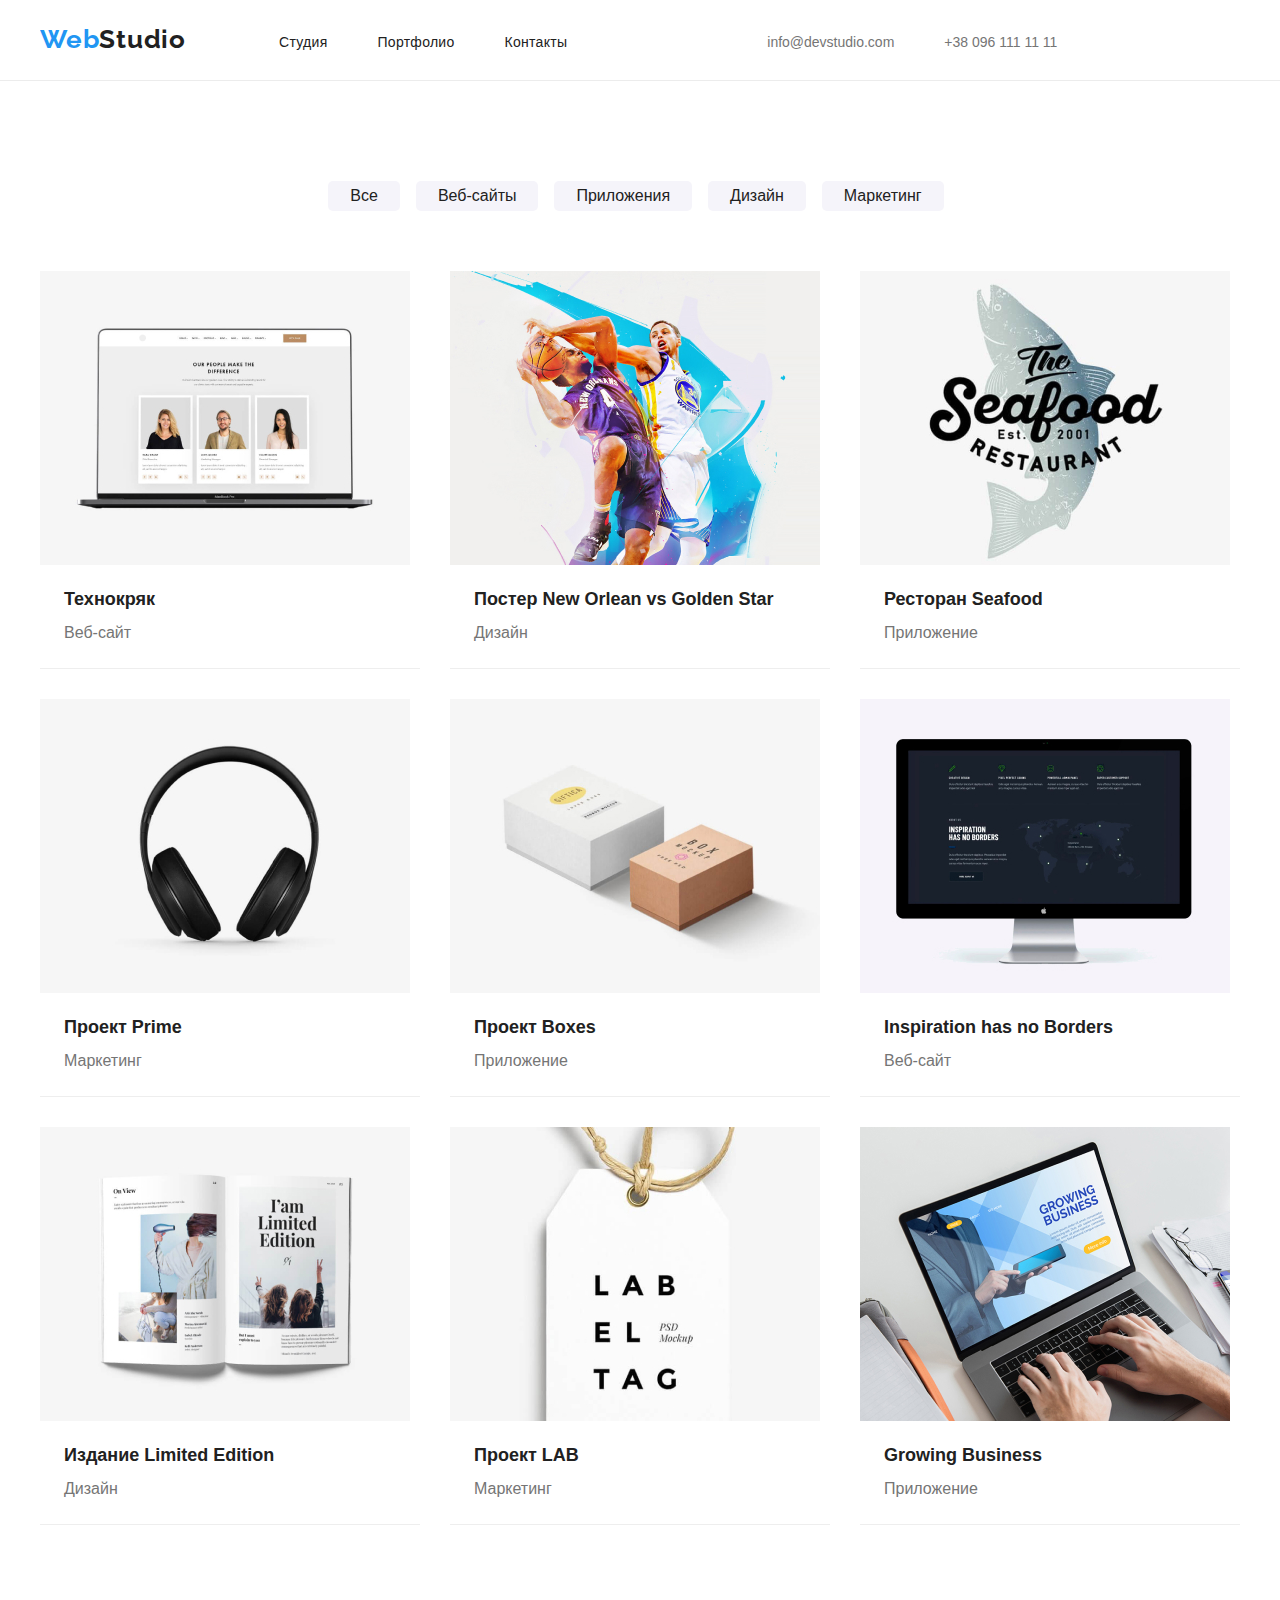
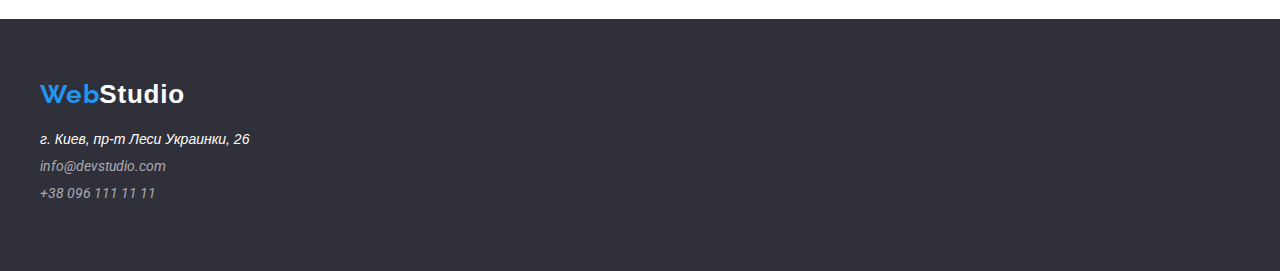
==== portfolio.html @ b13a8bb2 "new" ====
<!DOCTYPE html>
<html lang="en">
<head>
    <meta http-equiv="X-UA-Compatible" content="IE=edge">
    <meta name="viewport" content="width=device-width, initial-scale=1.0">
    <meta charset="UTF-8">

    <title>Portfolio</title>
    <link rel="stylesheet" href="css/portfolio.css">

    <link rel="preconnect" href="https://fonts.googleapis.com">
    <link rel="preconnect" href="https://fonts.gstatic.com" crossorigin>
    <link href="https://fonts.googleapis.com/css2?family=Oleo+Script:wght@400;700&family=Raleway:wght@400;700&family=Roboto:wght@400;700&display=swap" rel="stylesheet">

    <link rel="preconnect" href="https://fonts.googleapis.com">
    <link rel="preconnect" href="https://fonts.gstatic.com" crossorigin>
    <link href="https://fonts.googleapis.com/css2?family=Raleway:wght@400;700&family=Roboto:wght@400;700&display=swap" rel="stylesheet">

    <link rel="preconnect" href="https://fonts.googleapis.com">
    <link rel="preconnect" href="https://fonts.gstatic.com" crossorigin>
    <link href="https://fonts.googleapis.com/css2?family=Oleo+Script:wght@400;700&family=Raleway:wght@400;700&family=Roboto:wght@400;500;700&display=swap" rel="stylesheet">
</head>
<body>

<header>
    <div class="container">
        <div class="header_nav">
            <nav>
                <a class="header_logo" href=""><span class="web">Web</span><span class="studio">Studio</span></a>
                <ul class="header_contacts">
                    <li><a href="index.html">Студия</a></li>
                    <li><a href="">Портфолио</a></li>
                    <li><a href="">Контакты</a></li>
                </ul>
            </nav>
            <ul class="tel">
                <li><a href="mailto:info@devstudio.com">info@devstudio.com</a></li>
                <li><a href="tel:+380961111111">+38 096 111 11 11</a></li>
            </ul>
        </div>
    </div>
</header>

<main>
    <section class="section">
        <div class="container">
            <ul class="choice">
                <li><button type="button">Все</button></li>
                <li><button type="button">Веб-сайты</button></li>
                <li><button type="button">Приложения</button></li>
                <li><button type="button">Дизайн</button></li>
                <li><button type="button">Маркетинг</button></li>
            </ul>
            <ul class="card">
                <li>
                    <a href="">
                        <img src="img/portfolio/techno.jpg" alt="techno" width="370" >
                        <h2>Технокряк</h2>
                        <p class="it">Веб-сайт</p>
                    </a>
                </li>
                <li>
                    <a href="">
                        <img src="img/portfolio/poster.jpg" alt="poster" width="370" >
                        <h2>Постер New Orlean vs Golden Star</h2>
                        <p class="it">Дизайн</p>
                    </a>
                </li>
                <li>
                    <a href="">
                        <img src="img/portfolio/seafood.jpg" alt="seafood" width="370" >
                        <h2>Ресторан Seafood</h2>
                        <p class="it">Приложение</p>
                    </a>
                </li>
                <li>
                    <a href="">
                        <img src="img/portfolio/hand_free.jpg" alt="hands_free" width="370">
                        <h2>Проект Prime</h2>
                        <p class="it">Маркетинг</p>
                    </a>
                </li>
                <li>
                    <a href="">
                        <img src="img/portfolio/box.jpg" alt="box" width="370">
                        <h2>Проект Boxes</h2>
                        <p class="it">Приложение</p>
                    </a>
                </li>
                <li>
                    <a href="">
                        <img src="img/portfolio/desct.jpg" alt="desct" width="370">
                        <h2>Inspiration has no Borders</h2>
                        <p class="it">Веб-сайт</p>
                    </a>
                </li>
                <li>
                    <a href="">
                        <img src="img/portfolio/book.jpg" alt="book">
                        <h2>Издание Limited Edition</h2>
                        <p class="it">Дизайн</p>
                    </a>
                </li>
                <li>
                    <a href="">
                        <img src="img/portfolio/ticket.jpg" alt="ticket">
                        <h2>Проект LAB</h2>
                        <p class="it">Маркетинг</p>
                    </a>
                </li>
                <li>
                    <a href="">
                        <img src="img/portfolio/notebook.jpg" alt="notebook">
                        <h2>Growing Business</h2>
                        <p class="it">Приложение</p>
                    </a>
                </li>
            </ul>
        </div>
    </section>
</main>

<footer>
    <div class="container">
        <a class="footer_logo" href=""><span class="web">Web</span><span class="footer_studio">Studio</span></a>
        <address>
            <ul >
                <li><a  href="" class="town">г. Киев, пр-т Леси Украинки, 26</a></li>
                <li><a class="footer_tel" href="mailto:info@devstudio.com">info@devstudio.com</a></li>
                <li><a class="footer_tel" href="tel:+380961111111">+38 096 111 11 11</a></li>
            </ul>
        </address>
    </div>
</footer>

</body>
</html>
---- css/portfolio.css ----
body,p,ul,h1,h2,h3,h4,h5,h6,button{margin: 0 auto;padding: 0}
li {list-style: none;}
a{text-decoration: none;}



.container {
    width: 1200px;
    margin: 0 auto;
}

p {
    color: #757575;
}

@font-face {
    font-family: 'Roboto-Regular';
}

@font-face {
    font-family: 'Raleway';
}

@font-face {
    font-family: 'Oleo Script';
}

header {
    height: 80px;
    width: 100%;
    background: #fff;
    border-bottom: 1px solid #ECECEC;
}



.header_logo {
    float: left;
    margin: 24px 0 25px;
    text-decoration: none;
}

.web {
    font-size: 26px;
    font-weight: 700;
    color: #2196F3;
    letter-spacing: 0.03em;
    font-family: 'Raleway',Arial,sans-serif;
}
.studio {
    font-family: "Raleway",Arial, sans-serif;
    font-size: 26px;
    font-weight: bold;
    letter-spacing: 0.03em;
    color: #212121;
}

.header_nav {
    display: inline-block;
    overflow: hidden;
}

.header_contacts{
    display: flex;
    gap: 50px;
}

.header_contacts {
    float: right;
    margin: 33px 0 25px 93px;
}

.header_nav {
    display: flex;
    margin-right: 50px;

}


.header_contacts li a {
    text-decoration: none;
    font-family: 'Roboto-Regular',Arial,sans-serif;
    font-weight: 500;
    font-size: 14px;
    color: #212121;
    letter-spacing: 0.02em;
}

.header_contacts li a:hover{
    color: #2196F3;
    transition: 7ms;
}

.header_contacts a:focus{
    color: #2196F3;
    transition: 7ms;
    outline: none;
}

.tel {
    display: flex;
    gap: 50px;
    margin: 33px 0 24px 200px;
    float: right;
}

.tel a {
    text-decoration: none;
    color: #757575;
    font-size: 14px;
    font-family: 'Roboto-Regular',Arial,sans-serif;
    font-weight: 500;
}

.tel a:hover{
    color: #2196F3;
    transition: 7ms;
}

.tel a:focus{
    color: #2196F3;
    transition: 7ms;
    outline: none;
}


/*=================main==================*/

main {
    padding: 100px 0 94px;
}

.choice {
    display: flex;
    justify-content: center;
    gap: 8px;
}


.choice  button {
    border: none;
    margin-right: 8px;
    padding: 6px 22px;
    color: #212121;
    font-size: 16px;
    background: #F5F4FA;
    border-radius: 5px;
    font-family: 'Roboto-Regular',Arial,sans-serif;
    cursor: pointer;
}

    .choice button:hover {
        color: white;
        background: #2196F3;
        transition: 0.2s;

    }
    .choice button:focus {
        color: white;
        background: #2196F3;
        transition: 0.2s;
        outline: none;
    }


.card {
    padding: 60px 0 0 0;
    display: grid;
    grid-template-columns: repeat(3,1fr);
    grid-template-rows: repeat(3,1fr);
    grid-gap: 30px;
}

.card li {
    border-bottom: 1px solid #EEEEEE;
}

h2 {
    font-family: 'Roboto-Regular',Arial,sans-serif;
    font-size: 18px;
    font-weight: 700;
    padding: 20px 0 4px 24px ;
    color: #212121;

}

.it {
    font-family: 'Roboto-Regular',Arial,sans-serif;
    padding: 4px 24px 20px;
    font-size: 16px;
    color: #757575;
    line-height: 30px;
}

/*==========footer================*/

footer {
    background: #2F303A;
    padding: 60px 0 60px;
}

.footer_studio {
    color: white;
    font-family: 'Raleway-Regular',Arial,sans-serif;
    font-size: 26px;
    font-weight: bold;
    letter-spacing: 0.03em;
}

.footer_logo {
    text-decoration: none;
}

address {
    padding-top: 20px;
}
address li {
    padding-bottom: 9px;
}

address li a{
    font-family: 'Roboto',Arial,sans-serif;
    font-weight: 400;
    font-size: 14px;
}

.town {
    font-family: 'Roboto-Regular',Arial,sans-serif;
    font-size: 14px;
    color: white;
}


.footer_tel {
    color: rgba(255, 255, 255, 0.6);
    transition: 7ms;
}
.footer_tel:hover{
    color: white;
    transition: 7ms;
    outline: none;
}
.footer_tel:focus{
    color: white;
    transition: 7ms;
    outline: none;
}
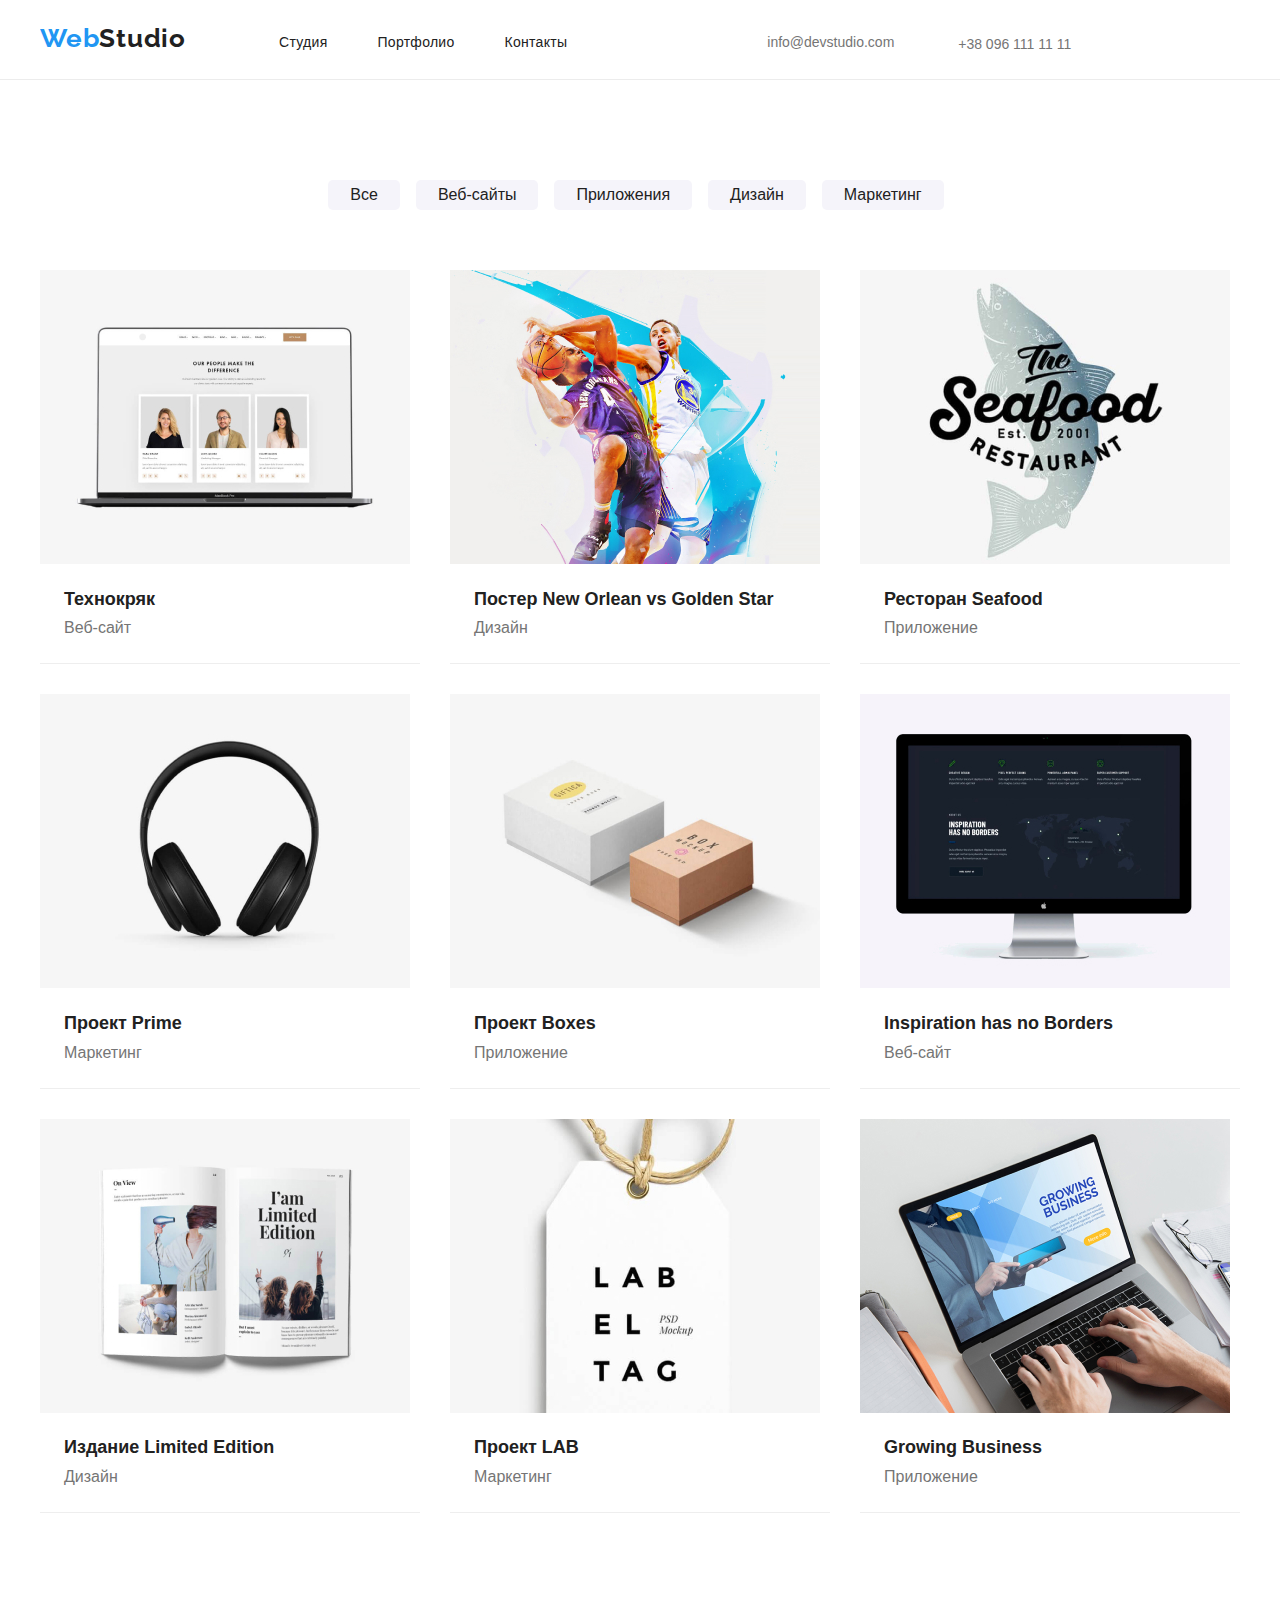
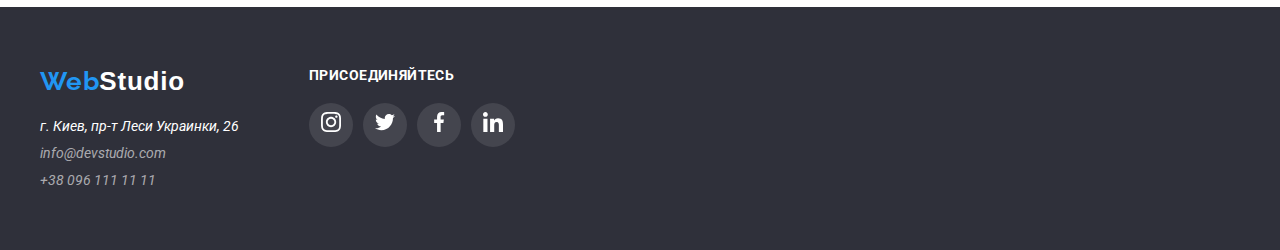
==== commit 748bf3c6: "new" ====
--- a/portfolio.html
+++ b/portfolio.html
@@ -10,17 +10,16 @@
 
     <link rel="preconnect" href="https://fonts.googleapis.com">
     <link rel="preconnect" href="https://fonts.gstatic.com" crossorigin>
-    <link href="https://fonts.googleapis.com/css2?family=Oleo+Script:wght@400;700&family=Raleway:wght@400;700&family=Roboto:wght@400;700&display=swap" rel="stylesheet">
+    <link href="https://fonts.googleapis.com/css2?family=Oleo+Script:wght@400;700&family=Raleway:wght@400;700&family=Roboto:wght@400;500;700&display=swap" rel="stylesheet">
 
-    <link rel="preconnect" href="https://fonts.googleapis.com">
-    <link rel="preconnect" href="https://fonts.gstatic.com" crossorigin>
-    <link href="https://fonts.googleapis.com/css2?family=Raleway:wght@400;700&family=Roboto:wght@400;700&display=swap" rel="stylesheet">
+    <link rel="stylesheet" href="https://cdnjs.cloudflare.com/ajax/libs/modern-normalize/1.1.0/modern-normalize.min.css">
 
-    <link rel="preconnect" href="https://fonts.googleapis.com">
-    <link rel="preconnect" href="https://fonts.gstatic.com" crossorigin>
-    <link href="https://fonts.googleapis.com/css2?family=Oleo+Script:wght@400;700&family=Raleway:wght@400;700&family=Roboto:wght@400;500;700&display=swap" rel="stylesheet">
 </head>
 <body>
+
+
+
+</div>
 
 <header>
     <div class="container">
@@ -29,13 +28,17 @@
                 <a class="header_logo" href=""><span class="web">Web</span><span class="studio">Studio</span></a>
                 <ul class="header_contacts">
                     <li><a href="index.html">Студия</a></li>
-                    <li><a href="">Портфолио</a></li>
+                    <li><a class="portfolio_link" href="">Портфолио</a></li>
                     <li><a href="">Контакты</a></li>
                 </ul>
             </nav>
             <ul class="tel">
-                <li><a href="mailto:info@devstudio.com">info@devstudio.com</a></li>
-                <li><a href="tel:+380961111111">+38 096 111 11 11</a></li>
+                <li>
+                    <a class="mail" href="mailto:info@devstudio.com">info@devstudio.com</a>
+                </li>
+                <li>
+                    <a class="tel_tel"  href="tel:+380961111111"><svg class="tel_svg" width="10" height="16"></svg> +38 096 111 11 11</a>
+                </li>
             </ul>
         </div>
     </div>
@@ -53,66 +56,88 @@
             </ul>
             <ul class="card">
                 <li>
-                    <a href="">
-                        <img src="img/portfolio/techno.jpg" alt="techno" width="370" >
-                        <h2>Технокряк</h2>
-                        <p class="it">Веб-сайт</p>
+                    <a class="card_link" href="">
+                        <img src="img/portfolio/techno.jpg" alt="techno" width="370">
+                        <div class="card_text">
+                            <h2 class="card_name">Технокряк</h2>
+                            <p class="it">Веб-сайт</p>
+                        </div>
                     </a>
                 </li>
                 <li>
-                    <a href="">
-                        <img src="img/portfolio/poster.jpg" alt="poster" width="370" >
-                        <h2>Постер New Orlean vs Golden Star</h2>
-                        <p class="it">Дизайн</p>
+                    <a class="card_link" href="">
+                        <img src="img/portfolio/poster.jpg" alt="poster" width="370">
+                        <div class="card_text">
+                            <h2 class="card_name">Постер New Orlean vs Golden Star</h2>
+                            <p class="it">Дизайн</p>
+                        </div>
                     </a>
                 </li>
                 <li>
-                    <a href="">
-                        <img src="img/portfolio/seafood.jpg" alt="seafood" width="370" >
-                        <h2>Ресторан Seafood</h2>
-                        <p class="it">Приложение</p>
+                    <a class="card_link" href="">
+                        <img src="img/portfolio/seafood.jpg" alt="seafood" width="370">
+                        <div class="card_text">
+                            <h2 class="card_name">Ресторан Seafood</h2>
+                            <p class="it">Приложение</p>
+                        </div>
                     </a>
                 </li>
                 <li>
-                    <a href="">
+                    <a class="card_link" href="">
                         <img src="img/portfolio/hand_free.jpg" alt="hands_free" width="370">
-                        <h2>Проект Prime</h2>
-                        <p class="it">Маркетинг</p>
+                        <div class="card_text">
+                            <h2 class="card_name">Проект Prime</h2>
+                            <p class="it">Маркетинг</p>
+                        </div>
                     </a>
                 </li>
                 <li>
-                    <a href="">
+                    <a class="card_link" href="">
                         <img src="img/portfolio/box.jpg" alt="box" width="370">
-                        <h2>Проект Boxes</h2>
-                        <p class="it">Приложение</p>
+                        <div class="card_text">
+                            <h2 class="card_name">Проект Boxes</h2>
+                            <p class="it">Приложение</p>
+                        </div>
+
                     </a>
                 </li>
                 <li>
-                    <a href="">
+                    <a class="card_link" href="">
                         <img src="img/portfolio/desct.jpg" alt="desct" width="370">
-                        <h2>Inspiration has no Borders</h2>
-                        <p class="it">Веб-сайт</p>
+                        <div class="card_text">
+                            <h2 class="card_name">Inspiration has no Borders</h2>
+                            <p class="it">Веб-сайт</p>
+                        </div>
+
                     </a>
                 </li>
                 <li>
-                    <a href="">
+                    <a class="card_link" href="">
                         <img src="img/portfolio/book.jpg" alt="book">
-                        <h2>Издание Limited Edition</h2>
-                        <p class="it">Дизайн</p>
+                        <div class="card_text">
+                            <h2 class="card_name">Издание Limited Edition</h2>
+                            <p class="it">Дизайн</p>
+                        </div>
+
                     </a>
                 </li>
                 <li>
-                    <a href="">
+                    <a class="card_link" href="">
                         <img src="img/portfolio/ticket.jpg" alt="ticket">
-                        <h2>Проект LAB</h2>
-                        <p class="it">Маркетинг</p>
+                        <div class="card_text">
+                            <h2 class="card_name">Проект LAB</h2>
+                            <p class="it">Маркетинг</p>
+                        </div>
+
                     </a>
                 </li>
                 <li>
-                    <a href="">
+                    <a class="card_link" href="">
                         <img src="img/portfolio/notebook.jpg" alt="notebook">
-                        <h2>Growing Business</h2>
-                        <p class="it">Приложение</p>
+                        <div class="card_text">
+                            <h2 class="card_name">Growing Business</h2>
+                            <p class="it">Приложение</p>
+                        </div>
                     </a>
                 </li>
             </ul>
@@ -120,16 +145,46 @@
     </section>
 </main>
 
-<footer>
+<footer id="footer">
     <div class="container">
-        <a class="footer_logo" href=""><span class="web">Web</span><span class="footer_studio">Studio</span></a>
-        <address>
-            <ul >
-                <li><a  href="" class="town">г. Киев, пр-т Леси Украинки, 26</a></li>
-                <li><a class="footer_tel" href="mailto:info@devstudio.com">info@devstudio.com</a></li>
-                <li><a class="footer_tel" href="tel:+380961111111">+38 096 111 11 11</a></li>
-            </ul>
-        </address>
+        <div class="footer_ul">
+            <div class="first_ul">
+                <a class="footer_logo" href=""><span class="web">Web</span><span class="footer_studio">Studio</span></a>
+                <address>
+                    <ul>
+                        <li><a href="" class="town">г. Киев, пр-т Леси Украинки, 26</a></li>
+                        <li><a class="footer_tel" href="mailto:info@devstudio.com" >info@devstudio.com</a></li>
+                        <li><a class="footer_tel" href="tel:+380961111111" >+38 096 111 11 11</a></li>
+                    </ul>
+                </address>
+            </div>
+            <div class="second_ul">
+                <p class="footer_name">Присоединяйтесь</p>
+                <ul class="footer_networks">
+                    <li><button class="button_footer">
+                        <svg class="footer_svg" width="20" height="20">
+                            <use  href="img/icons/symbol-defs.svg#icon-instagram"></use>
+                        </svg>
+                    </button></li>
+                    <li><button class="button_footer">
+                        <svg class="footer_svg" width="20" height="20">
+                            <use  href="img/icons/symbol-defs.svg#icon-twitter-1"></use>
+                        </svg>
+                    </button></li>
+                    <li><button class="button_footer">
+                        <svg class="footer_svg" width="20" height="20">
+                            <use  href="img/icons/symbol-defs.svg#icon-facebook"></use>
+                        </svg>
+                    </button></li>
+                    <li><button class="button_footer">
+                        <svg class="footer_svg" width="20" height="20">
+                            <use  href="img/icons/symbol-defs.svg#icon-linkedin"></use>
+                        </svg>
+                    </button></li>
+                </ul>
+                </ul>
+            </div>
+        </div>
     </div>
 </footer>
 
--- a/css/portfolio.css
+++ b/css/portfolio.css
@@ -1,7 +1,9 @@
 body,p,ul,h1,h2,h3,h4,h5,h6,button{margin: 0 auto;padding: 0}
 li {list-style: none;}
 a{text-decoration: none;}
-
+*,*::before,*::after{
+    box-sizing: inherit;
+}
 
 
 .container {
@@ -86,12 +88,13 @@
     letter-spacing: 0.02em;
 }
 
-.header_contacts li a:hover{
+.header_contacts li a:hover {
     color: #2196F3;
     transition: 7ms;
-}
-
-.header_contacts a:focus{
+
+}
+
+.portfolio_link:focus{
     color: #2196F3;
     transition: 7ms;
     outline: none;
@@ -112,17 +115,11 @@
     font-weight: 500;
 }
 
-.tel a:hover{
+.tel a:hover,
+.tel a:focus {
     color: #2196F3;
     transition: 7ms;
 }
-
-.tel a:focus{
-    color: #2196F3;
-    transition: 7ms;
-    outline: none;
-}
-
 
 /*=================main==================*/
 
@@ -149,18 +146,20 @@
     cursor: pointer;
 }
 
-    .choice button:hover {
-        color: white;
-        background: #2196F3;
-        transition: 0.2s;
-
-    }
-    .choice button:focus {
-        color: white;
-        background: #2196F3;
-        transition: 0.2s;
-        outline: none;
-    }
+
+.choice button:hover {
+    color: white;
+    background: #2196F3;
+    transition: 0.2s;
+    box-shadow: 0 0 4px lightgrey;
+}
+.choice button:focus {
+    color: white;
+    background: #2196F3;
+    transition: 0.2s;
+    outline: none;
+    box-shadow: 0 0 4px lightgrey;
+}
 
 
 .card {
@@ -175,18 +174,28 @@
     border-bottom: 1px solid #EEEEEE;
 }
 
+.card li:hover {
+    box-shadow: 0 0 7px lightgrey;
+    transition: 0.5s;
+}
+
+.card li:focus {
+    box-shadow: 0 0 7px lightgrey;
+    transition: 0.5s;
+}
+
 h2 {
     font-family: 'Roboto-Regular',Arial,sans-serif;
     font-size: 18px;
     font-weight: 700;
-    padding: 20px 0 4px 24px ;
+    margin: 20px 0 4px 24px ;
     color: #212121;
 
 }
 
 .it {
     font-family: 'Roboto-Regular',Arial,sans-serif;
-    padding: 4px 24px 20px;
+    margin: 4px 24px 20px;
     font-size: 16px;
     color: #757575;
     line-height: 30px;
@@ -211,13 +220,15 @@
     text-decoration: none;
 }
 
-address {
-    padding-top: 20px;
+address ul{
+    margin-top: 20px;
+    display: flex;
+    flex-direction: column;
+    gap: 9px;
 }
 address li {
-    padding-bottom: 9px;
-}
-
+
+}
 address li a{
     font-family: 'Roboto',Arial,sans-serif;
     font-weight: 400;
@@ -225,16 +236,16 @@
 }
 
 .town {
-    font-family: 'Roboto-Regular',Arial,sans-serif;
-    font-size: 14px;
-    color: white;
-}
-
+    font-family: 'Roboto',Arial,sans-serif;
+    font-size: 14px;
+    color: white;
+}
 
 .footer_tel {
     color: rgba(255, 255, 255, 0.6);
     transition: 7ms;
 }
+
 .footer_tel:hover{
     color: white;
     transition: 7ms;
@@ -246,16 +257,59 @@
     outline: none;
 }
 
-
-
-
-
-
-
-
-
-
-
-
-
-
+.footer_ul {
+    display: flex;
+}
+
+.second_ul {
+    margin-left: 70px;
+}
+
+.footer_name {
+    padding-bottom: 20px;
+    font-family: 'Roboto',Arial,sans-serif;
+    font-weight: bold;
+    font-size: 14px;
+    line-height: 16px;
+    letter-spacing: 0.03em;
+    text-transform: uppercase;
+
+    color: #FFFFFF;
+}
+
+.footer_networks {
+    display: flex;
+    justify-content: space-between;
+    gap: 10px;
+}
+
+.footer_svg {
+    fill: #FFFFFF;
+}
+
+.button_footer {
+    background: rgba(255, 255, 255, 0.1);
+    width: 44px;
+    height: 44px;
+    border-radius: 50%;
+    border: none;
+}
+
+.button_footer:hover,
+.button_footer:focus{
+    background: #2196F3;
+    transition: 0.3s;
+}
+
+
+
+
+
+
+
+
+
+
+
+
+
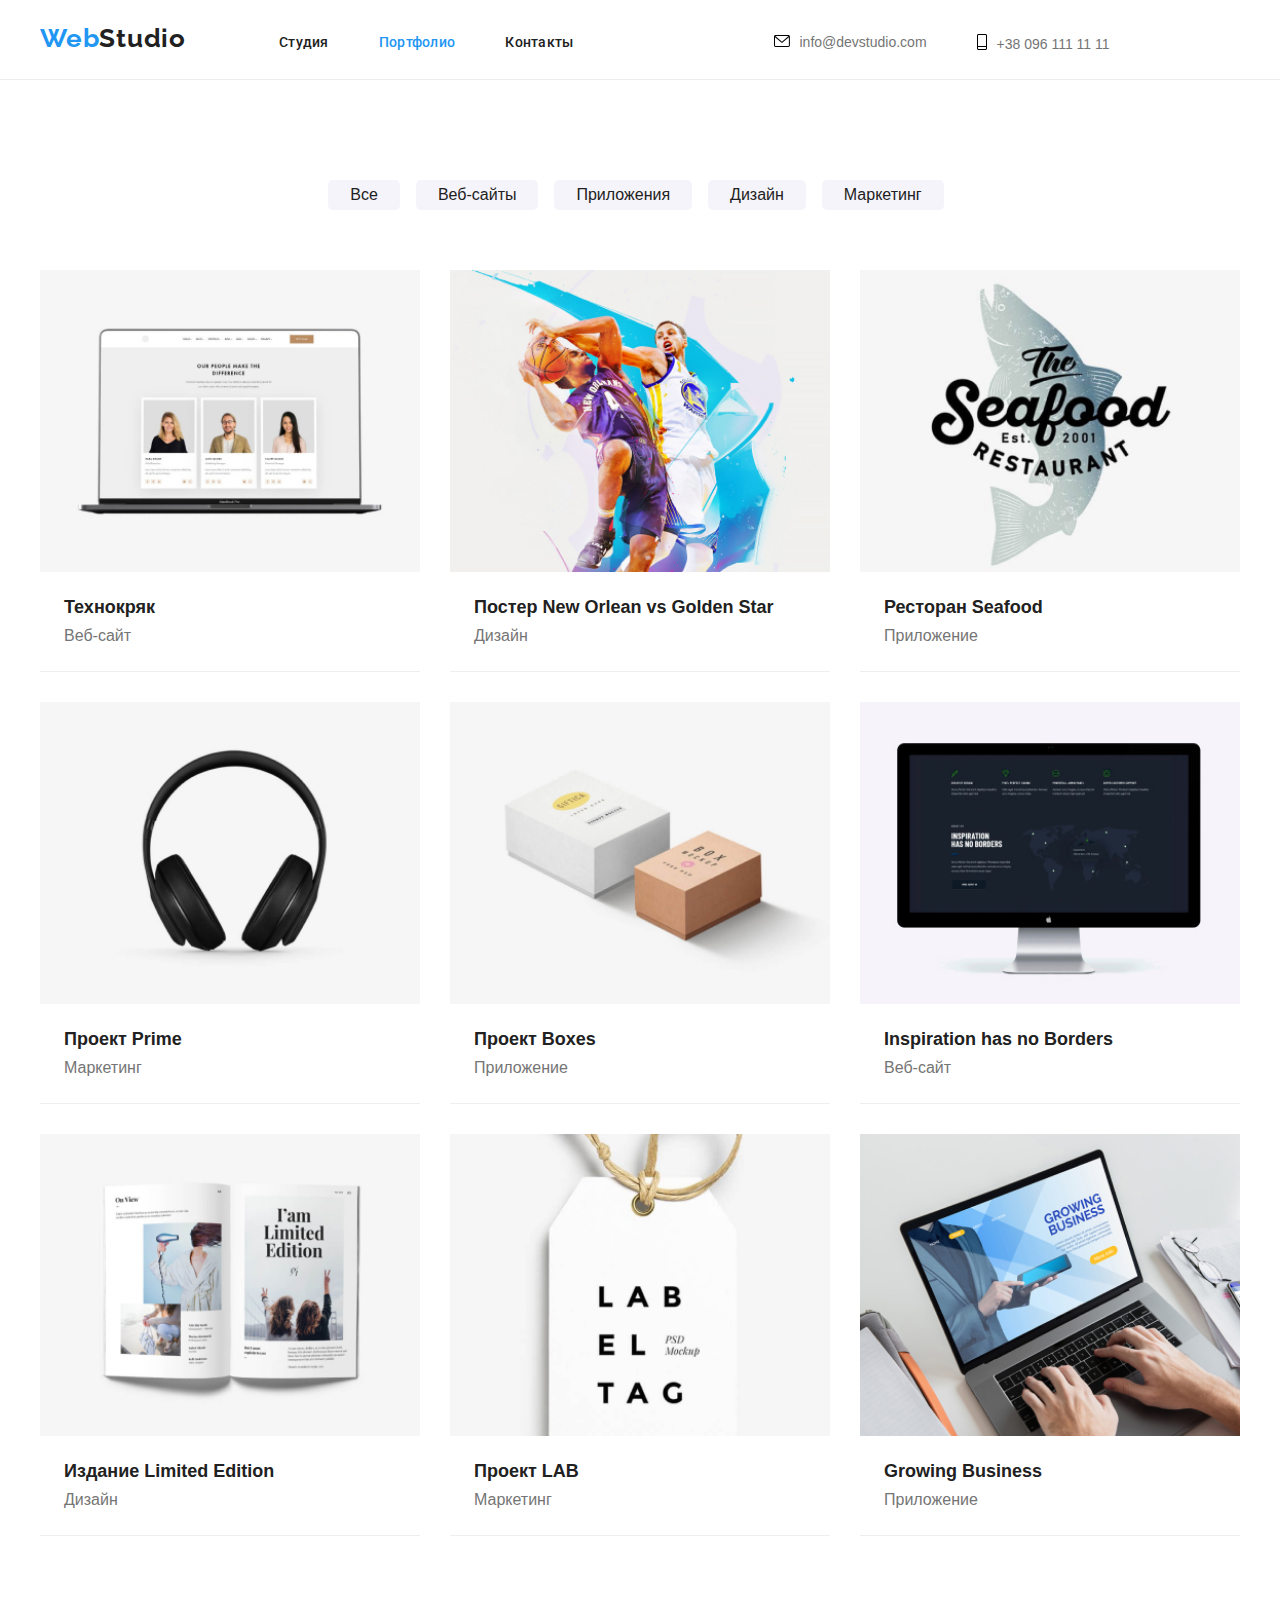
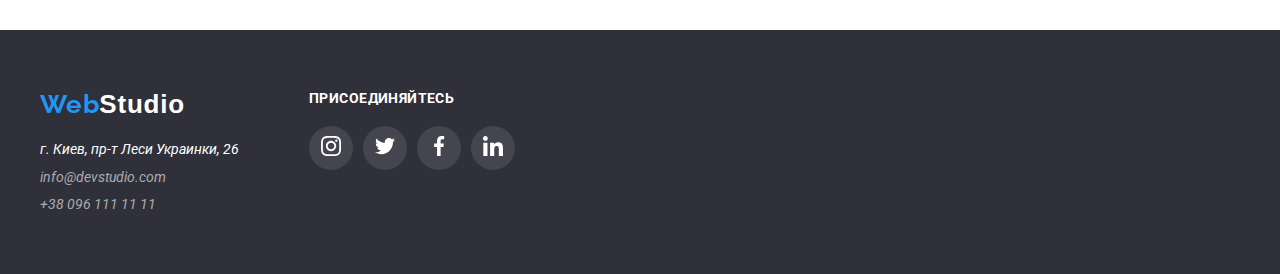
==== commit 1c04338a: "new" ====
--- a/portfolio.html
+++ b/portfolio.html
@@ -33,11 +33,15 @@
                 </ul>
             </nav>
             <ul class="tel">
-                <li>
-                    <a class="mail" href="mailto:info@devstudio.com">info@devstudio.com</a>
+                <li class="li_hover">
+                    <a class="mail" href="mailto:info@devstudio.com"><svg class="svg_mail" width="16" height="12">
+                        <use href="img/icons/symbol-defs.svg#icon-mail"></use>
+                    </svg>info@devstudio.com</a>
                 </li>
-                <li>
-                    <a class="tel_tel"  href="tel:+380961111111"><svg class="tel_svg" width="10" height="16"></svg> +38 096 111 11 11</a>
+                <li class="li_hover">
+                    <a class="tel_tel"  href="tel:+380961111111"><svg class="svg_tel" width="10" height="16">
+                        <use href="img/icons/symbol-defs.svg#icon-tel"></use>
+                    </svg>+38 096 111 11 11</a>
                 </li>
             </ul>
         </div>
@@ -57,7 +61,7 @@
             <ul class="card">
                 <li>
                     <a class="card_link" href="">
-                        <img src="img/portfolio/techno.jpg" alt="techno" width="370">
+                        <img class="card_img" src="img/portfolio/techno.jpg" alt="techno" width="370">
                         <div class="card_text">
                             <h2 class="card_name">Технокряк</h2>
                             <p class="it">Веб-сайт</p>
@@ -66,7 +70,7 @@
                 </li>
                 <li>
                     <a class="card_link" href="">
-                        <img src="img/portfolio/poster.jpg" alt="poster" width="370">
+                        <img class="card_img" src="img/portfolio/poster.jpg" alt="poster" width="370">
                         <div class="card_text">
                             <h2 class="card_name">Постер New Orlean vs Golden Star</h2>
                             <p class="it">Дизайн</p>
@@ -75,7 +79,7 @@
                 </li>
                 <li>
                     <a class="card_link" href="">
-                        <img src="img/portfolio/seafood.jpg" alt="seafood" width="370">
+                        <img class="card_img" src="img/portfolio/seafood.jpg" alt="seafood" width="370">
                         <div class="card_text">
                             <h2 class="card_name">Ресторан Seafood</h2>
                             <p class="it">Приложение</p>
@@ -84,7 +88,7 @@
                 </li>
                 <li>
                     <a class="card_link" href="">
-                        <img src="img/portfolio/hand_free.jpg" alt="hands_free" width="370">
+                        <img  class="card_img" src="img/portfolio/hand_free.jpg" alt="hands_free" width="370">
                         <div class="card_text">
                             <h2 class="card_name">Проект Prime</h2>
                             <p class="it">Маркетинг</p>
@@ -93,7 +97,7 @@
                 </li>
                 <li>
                     <a class="card_link" href="">
-                        <img src="img/portfolio/box.jpg" alt="box" width="370">
+                        <img class="card_img" src="img/portfolio/box.jpg" alt="box" width="370">
                         <div class="card_text">
                             <h2 class="card_name">Проект Boxes</h2>
                             <p class="it">Приложение</p>
@@ -103,7 +107,7 @@
                 </li>
                 <li>
                     <a class="card_link" href="">
-                        <img src="img/portfolio/desct.jpg" alt="desct" width="370">
+                        <img class="card_img" src="img/portfolio/desct.jpg" alt="desct" width="370">
                         <div class="card_text">
                             <h2 class="card_name">Inspiration has no Borders</h2>
                             <p class="it">Веб-сайт</p>
@@ -113,7 +117,7 @@
                 </li>
                 <li>
                     <a class="card_link" href="">
-                        <img src="img/portfolio/book.jpg" alt="book">
+                        <img class="card_img" src="img/portfolio/book.jpg" alt="book">
                         <div class="card_text">
                             <h2 class="card_name">Издание Limited Edition</h2>
                             <p class="it">Дизайн</p>
@@ -123,7 +127,7 @@
                 </li>
                 <li>
                     <a class="card_link" href="">
-                        <img src="img/portfolio/ticket.jpg" alt="ticket">
+                        <img class="card_img" src="img/portfolio/ticket.jpg" alt="ticket">
                         <div class="card_text">
                             <h2 class="card_name">Проект LAB</h2>
                             <p class="it">Маркетинг</p>
@@ -133,7 +137,7 @@
                 </li>
                 <li>
                     <a class="card_link" href="">
-                        <img src="img/portfolio/notebook.jpg" alt="notebook">
+                        <img class="card_img" src="img/portfolio/notebook.jpg" alt="notebook">
                         <div class="card_text">
                             <h2 class="card_name">Growing Business</h2>
                             <p class="it">Приложение</p>
--- a/css/portfolio.css
+++ b/css/portfolio.css
@@ -80,8 +80,9 @@
 
 
 .header_contacts li a {
+    padding: 20px 0 20px;
     text-decoration: none;
-    font-family: 'Roboto-Regular',Arial,sans-serif;
+    font-family: 'Roboto',Arial,sans-serif;
     font-weight: 500;
     font-size: 14px;
     color: #212121;
@@ -115,11 +116,37 @@
     font-weight: 500;
 }
 
+.portfolio_link:visited{
+    color: #2196F3;
+}
+
 .tel a:hover,
 .tel a:focus {
     color: #2196F3;
     transition: 7ms;
 }
+
+.li_hover:hover,
+.li_hover:focus,
+.tel_tel:hover,
+.tel_tel:focus,
+.mail:hover,
+.mail:focus{
+    color: #2196F3;
+    transition: 7ms;
+    fill: #2196F3;
+}
+.svg_tel{
+    position: relative;
+    top: 1px;
+}
+
+.svg_tel,
+.svg_mail {
+    margin-right: 10px;
+}
+
+
 
 /*=================main==================*/
 
@@ -173,16 +200,16 @@
 .card li {
     border-bottom: 1px solid #EEEEEE;
 }
-
-.card li:hover {
+.card_img {
+    width: 100%;
+}
+
+.card li:hover,
+.card li:focus{
     box-shadow: 0 0 7px lightgrey;
     transition: 0.5s;
 }
 
-.card li:focus {
-    box-shadow: 0 0 7px lightgrey;
-    transition: 0.5s;
-}
 
 h2 {
     font-family: 'Roboto-Regular',Arial,sans-serif;
@@ -299,17 +326,18 @@
 .button_footer:focus{
     background: #2196F3;
     transition: 0.3s;
-}
-
-
-
-
-
-
-
-
-
-
-
-
-
+    border: none;
+}
+
+
+
+
+
+
+
+
+
+
+
+
+
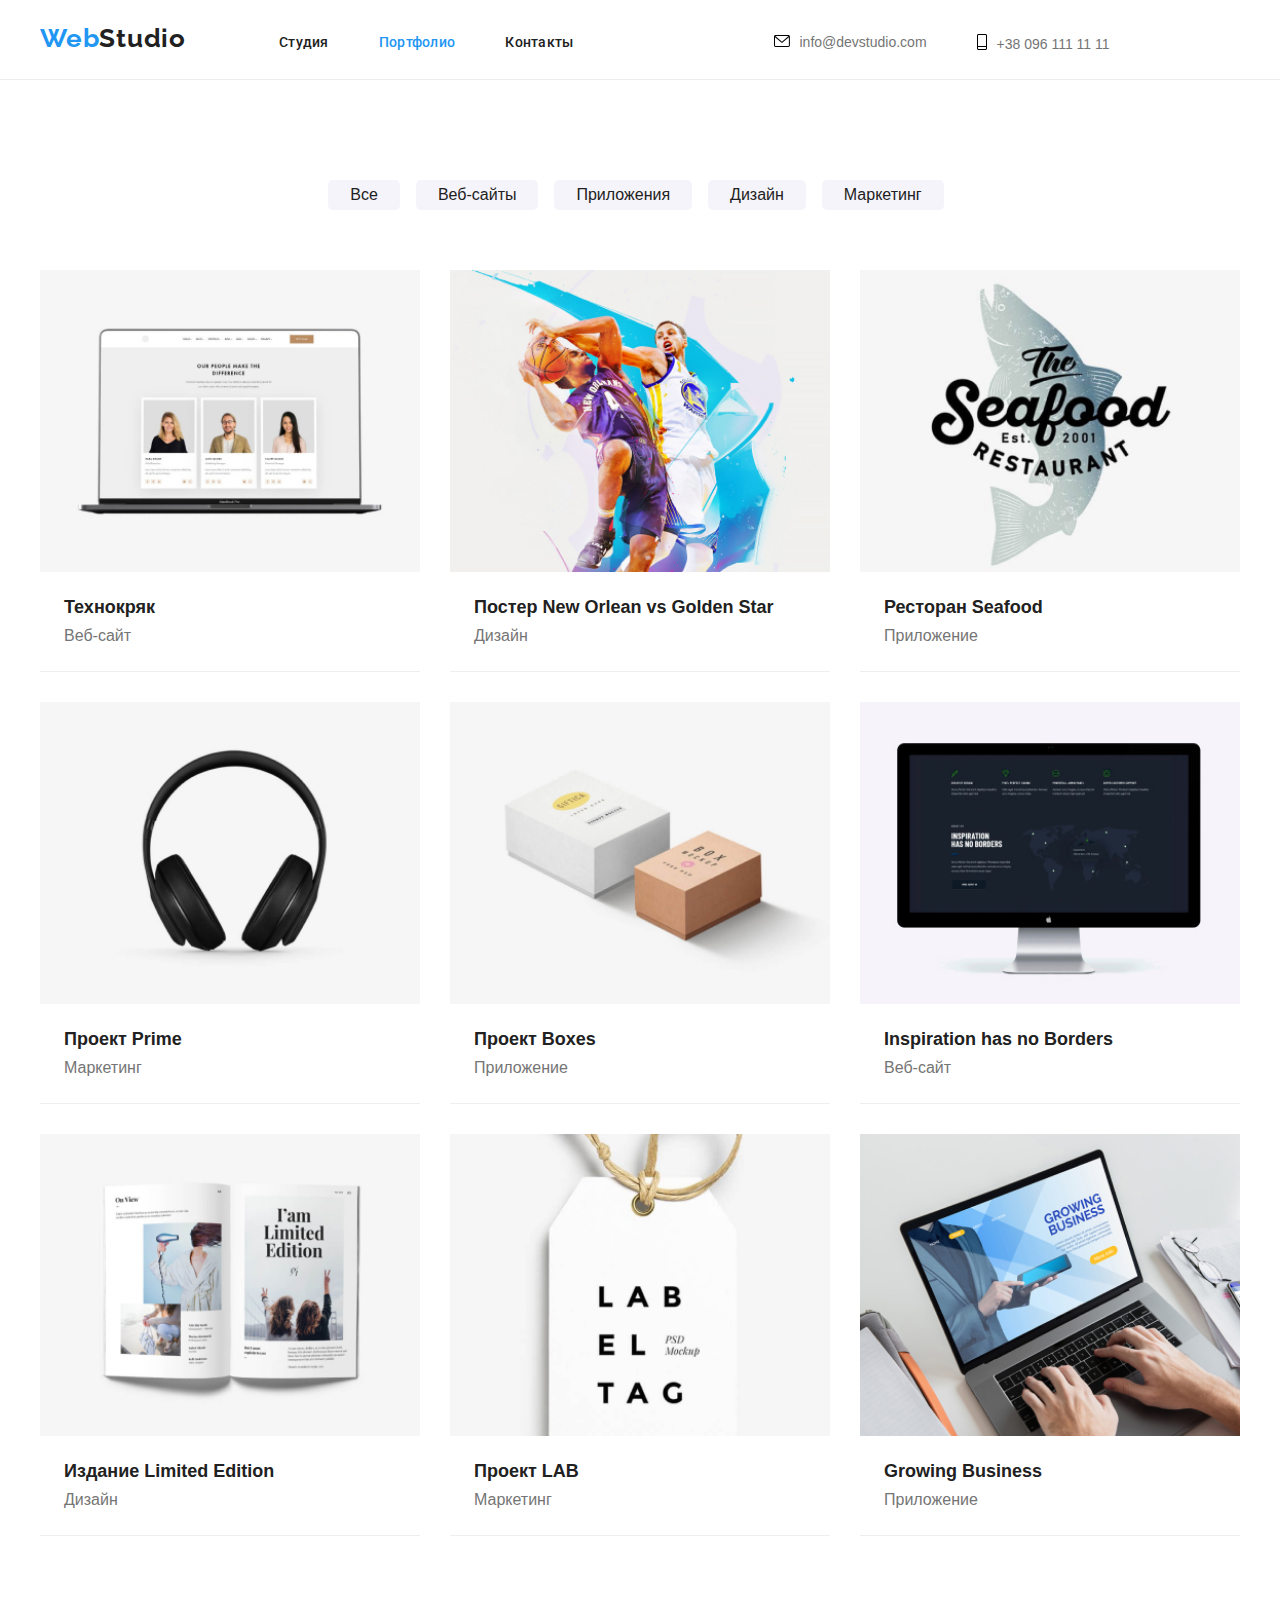
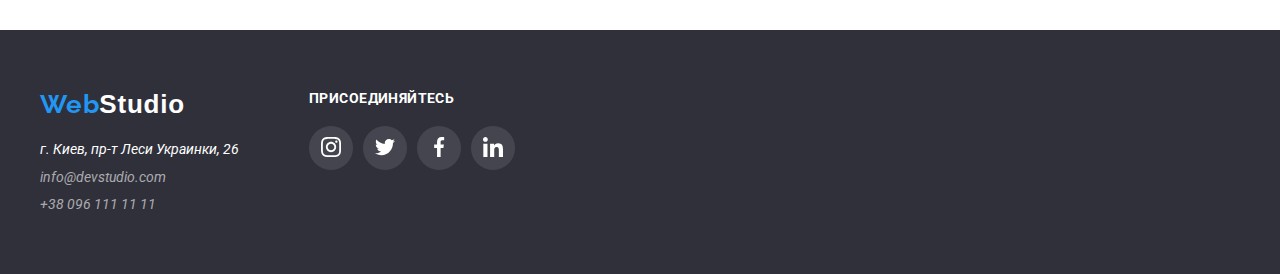
==== commit 48779f1b: "new" ====
--- a/portfolio.html
+++ b/portfolio.html
@@ -19,7 +19,7 @@
 
 
 
-</div>
+
 
 <header>
     <div class="container">
@@ -39,7 +39,7 @@
                     </svg>info@devstudio.com</a>
                 </li>
                 <li class="li_hover">
-                    <a class="tel_tel"  href="tel:+380961111111"><svg class="svg_tel" width="10" height="16">
+                    <a class="tel_tel" href="tel:+380961111111"><svg class="svg_tel" width="10" height="16">
                         <use href="img/icons/symbol-defs.svg#icon-tel"></use>
                     </svg>+38 096 111 11 11</a>
                 </li>
@@ -152,6 +152,7 @@
 <footer id="footer">
     <div class="container">
         <div class="footer_ul">
+
             <div class="first_ul">
                 <a class="footer_logo" href=""><span class="web">Web</span><span class="footer_studio">Studio</span></a>
                 <address>
@@ -162,31 +163,41 @@
                     </ul>
                 </address>
             </div>
+
             <div class="second_ul">
                 <p class="footer_name">Присоединяйтесь</p>
+
                 <ul class="footer_networks">
-                    <li><button class="button_footer">
-                        <svg class="footer_svg" width="20" height="20">
-                            <use  href="img/icons/symbol-defs.svg#icon-instagram"></use>
-                        </svg>
-                    </button></li>
-                    <li><button class="button_footer">
-                        <svg class="footer_svg" width="20" height="20">
-                            <use  href="img/icons/symbol-defs.svg#icon-twitter-1"></use>
-                        </svg>
-                    </button></li>
-                    <li><button class="button_footer">
-                        <svg class="footer_svg" width="20" height="20">
-                            <use  href="img/icons/symbol-defs.svg#icon-facebook"></use>
-                        </svg>
-                    </button></li>
-                    <li><button class="button_footer">
-                        <svg class="footer_svg" width="20" height="20">
-                            <use  href="img/icons/symbol-defs.svg#icon-linkedin"></use>
-                        </svg>
-                    </button></li>
+                    <li>
+                        <a class="footer_networks_link" href="">
+                            <svg class="footer_svg" width="20" height="20">
+                                <use  href="img/icons/symbol-defs.svg#icon-instagram-2-1"></use>
+                            </svg>
+                        </a>
+                    </li>
+                    <li>
+                        <a class="footer_networks_link" href="">
+                            <svg class="footer_svg" width="20" height="20">
+                                <use  href="img/icons/symbol-defs.svg#icon-twitter-1"></use>
+                            </svg>
+                        </a>
+                    </li>
+                    <li>
+                        <a class="footer_networks_link" href="">
+                            <svg class="footer_svg" width="20" height="20">
+                                <use  href="img/icons/symbol-defs.svg#icon-facebook-1-1"></use>
+                            </svg>
+                        </a>
+                    </li>
+                    <li>
+                        <a class="footer_networks_link" href="">
+                            <svg class="footer_svg" width="20" height="20">
+                                <use  href="img/icons/symbol-defs.svg#icon-linkedin-1-1"></use>
+                            </svg>
+                        </a>
+                    </li>
                 </ul>
-                </ul>
+
             </div>
         </div>
     </div>
--- a/css/portfolio.css
+++ b/css/portfolio.css
@@ -116,7 +116,8 @@
     font-weight: 500;
 }
 
-.portfolio_link:visited{
+.portfolio_link:visited,
+.portfolio_link::after{
     color: #2196F3;
 }
 
@@ -174,17 +175,11 @@
 }
 
 
-.choice button:hover {
+.choice button:hover,
+.choice button:focus {
     color: white;
     background: #2196F3;
     transition: 0.2s;
-    box-shadow: 0 0 4px lightgrey;
-}
-.choice button:focus {
-    color: white;
-    background: #2196F3;
-    transition: 0.2s;
-    outline: none;
     box-shadow: 0 0 4px lightgrey;
 }
 
@@ -200,35 +195,44 @@
 .card li {
     border-bottom: 1px solid #EEEEEE;
 }
+
+.card_link {
+    display: block;
+}
 .card_img {
     width: 100%;
 }
 
-.card li:hover,
-.card li:focus{
+.card_link:hover,
+.card_link:focus{
     box-shadow: 0 0 7px lightgrey;
     transition: 0.5s;
 }
 
+.card_text {
+    padding: 20px 24px;
+}
+
 
 h2 {
+    padding-bottom: 4px;
     font-family: 'Roboto-Regular',Arial,sans-serif;
     font-size: 18px;
     font-weight: 700;
-    margin: 20px 0 4px 24px ;
     color: #212121;
 
 }
 
 .it {
     font-family: 'Roboto-Regular',Arial,sans-serif;
-    margin: 4px 24px 20px;
     font-size: 16px;
     color: #757575;
     line-height: 30px;
 }
 
 /*==========footer================*/
+
+
 
 footer {
     background: #2F303A;
@@ -305,6 +309,7 @@
 }
 
 .footer_networks {
+    position: absolute;
     display: flex;
     justify-content: space-between;
     gap: 10px;
@@ -314,30 +319,46 @@
     fill: #FFFFFF;
 }
 
-.button_footer {
-    background: rgba(255, 255, 255, 0.1);
+.footer_networks_link {
+    cursor: pointer;
+    border-radius: 50%;
+    border: none;
+    position: relative;
+    left: 28%;
+    top: 25%;
+    transform: translate(25%,28%);
+}
+
+.footer_networks_link:hover {
+    background: #2196F3;
+}
+
+.footer_networks li{
+    cursor: pointer;
+    background: linear-gradient( to right, rgba(255, 255, 255, 0.1), rgba(255, 255, 255, 0.1) );
     width: 44px;
     height: 44px;
     border-radius: 50%;
     border: none;
-}
-
-.button_footer:hover,
-.button_footer:focus{
+    position: relative;
+}
+
+.footer_networks li:hover {
+    background: #2196F3;
+    transition: 7ms;
+
+}
+
+.footer_networks_link:hover,
+.footer_networks_link:focus {
     background: #2196F3;
     transition: 0.3s;
-    border: none;
-}
-
-
-
-
-
-
-
-
-
-
-
-
-
+}
+
+
+
+
+
+
+
+
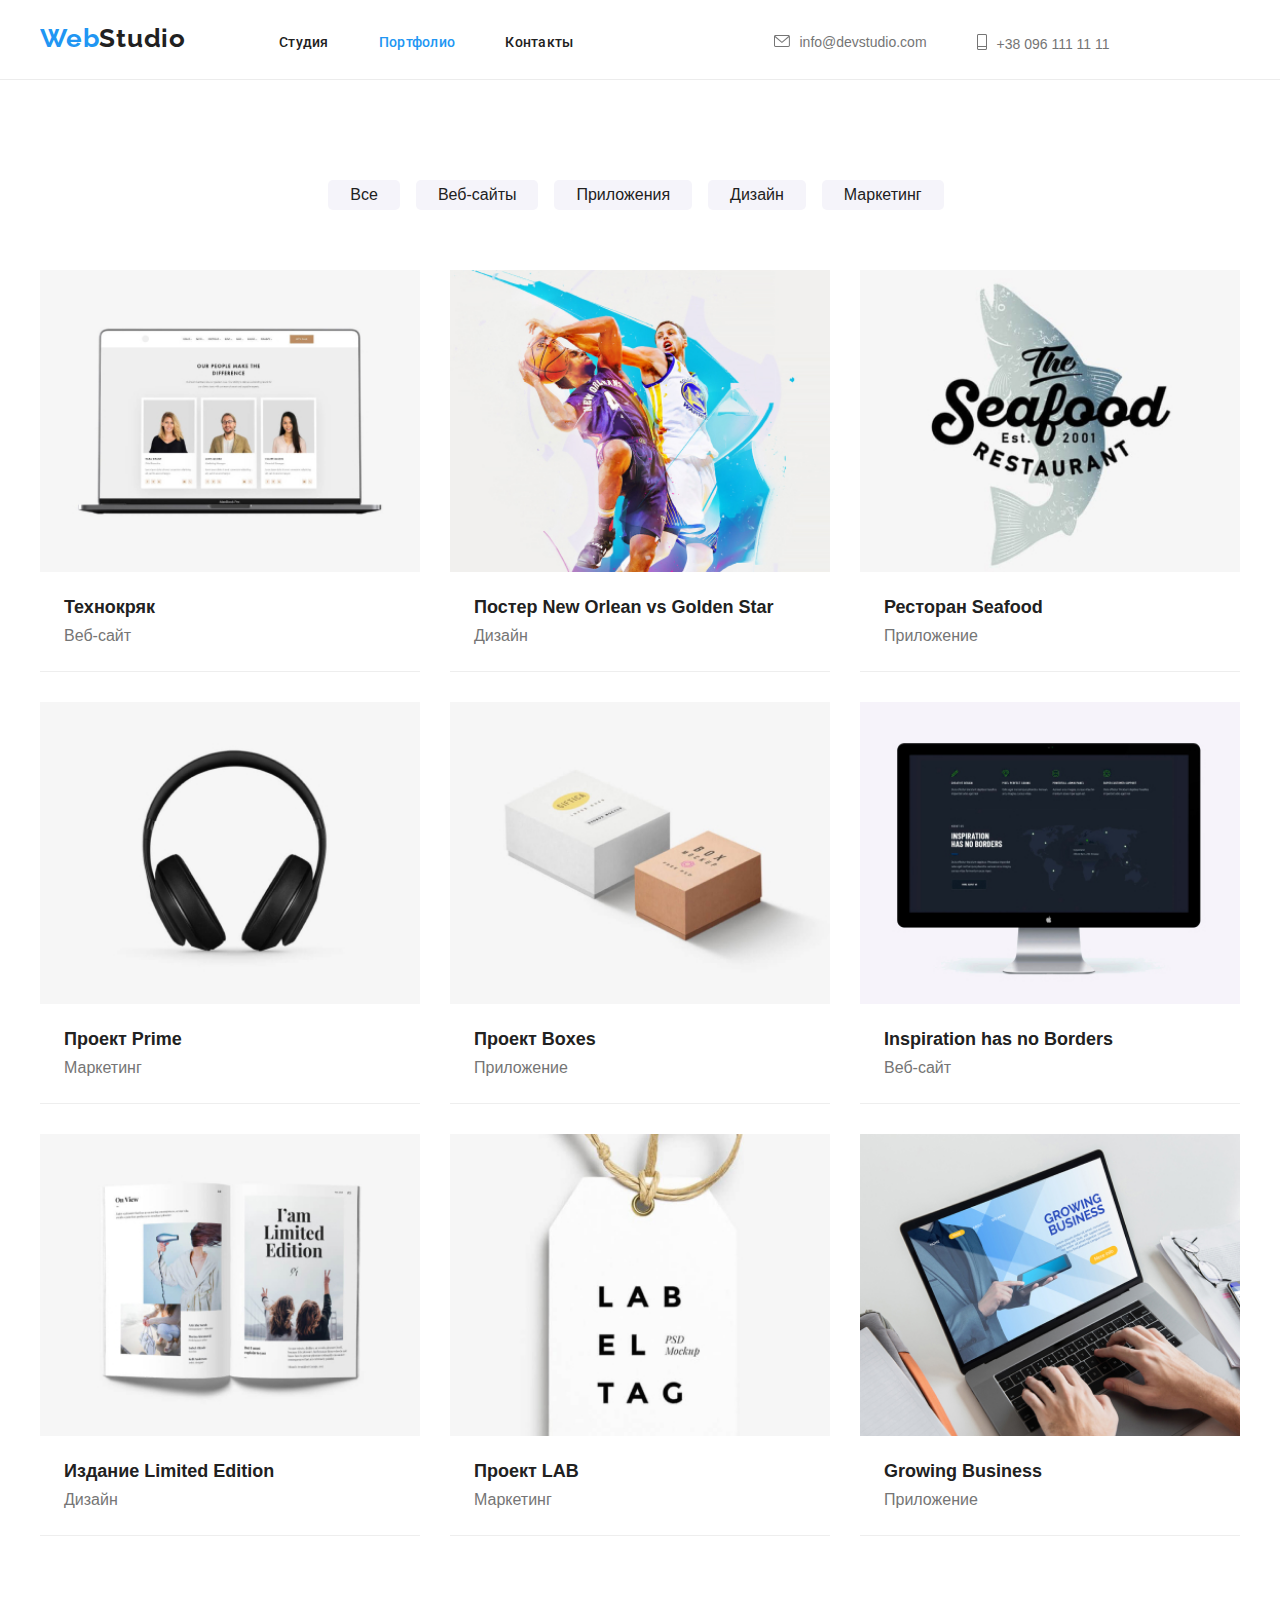
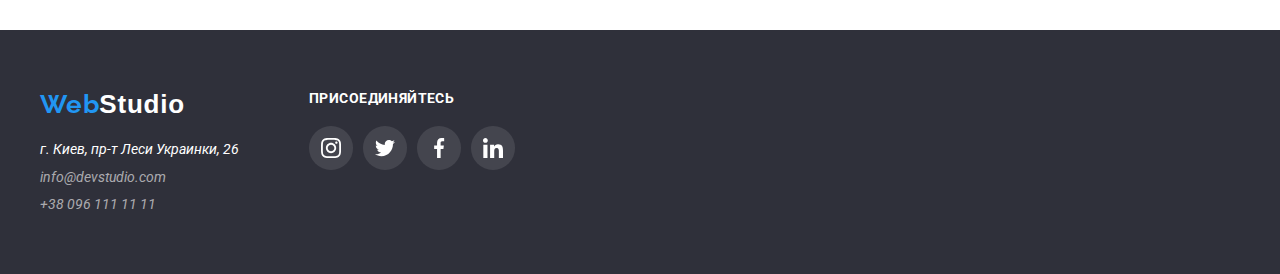
==== commit 54dbb2df: "new" ====
--- a/portfolio.html
+++ b/portfolio.html
@@ -35,12 +35,12 @@
             <ul class="tel">
                 <li class="li_hover">
                     <a class="mail" href="mailto:info@devstudio.com"><svg class="svg_mail" width="16" height="12">
-                        <use href="img/icons/symbol-defs.svg#icon-mail"></use>
+                        <use href="img/icons/symbol-defs.svg#icon-envelope-hover"></use>
                     </svg>info@devstudio.com</a>
                 </li>
                 <li class="li_hover">
-                    <a class="tel_tel" href="tel:+380961111111"><svg class="svg_tel" width="10" height="16">
-                        <use href="img/icons/symbol-defs.svg#icon-tel"></use>
+                    <a class="tel_tel"  href="tel:+380961111111"><svg class="svg_tel" width="10" height="16">
+                        <use href="img/icons/symbol-defs.svg#icon-Vector"></use>
                     </svg>+38 096 111 11 11</a>
                 </li>
             </ul>
@@ -151,7 +151,7 @@
 
 <footer id="footer">
     <div class="container">
-        <div class="footer_ul">
+        <div class="footer_ul"+>
 
             <div class="first_ul">
                 <a class="footer_logo" href=""><span class="web">Web</span><span class="footer_studio">Studio</span></a>
@@ -171,7 +171,7 @@
                     <li>
                         <a class="footer_networks_link" href="">
                             <svg class="footer_svg" width="20" height="20">
-                                <use  href="img/icons/symbol-defs.svg#icon-instagram-2-1"></use>
+                                <use  href="img/icons/symbol-defs.svg#icon-instagram-2"></use>
                             </svg>
                         </a>
                     </li>
@@ -185,14 +185,14 @@
                     <li>
                         <a class="footer_networks_link" href="">
                             <svg class="footer_svg" width="20" height="20">
-                                <use  href="img/icons/symbol-defs.svg#icon-facebook-1-1"></use>
-                            </svg>
-                        </a>
-                    </li>
-                    <li>
-                        <a class="footer_networks_link" href="">
-                            <svg class="footer_svg" width="20" height="20">
-                                <use  href="img/icons/symbol-defs.svg#icon-linkedin-1-1"></use>
+                                <use  href="img/icons/symbol-defs.svg#icon-facebook-1"></use>
+                            </svg>
+                        </a>
+                    </li>
+                    <li>
+                        <a class="footer_networks_link" href="">
+                            <svg class="footer_svg" width="20" height="20">
+                                <use  href="img/icons/symbol-defs.svg#icon-linkedin-1"></use>
                             </svg>
                         </a>
                     </li>
--- a/css/portfolio.css
+++ b/css/portfolio.css
@@ -127,16 +127,28 @@
     transition: 7ms;
 }
 
-.li_hover:hover,
-.li_hover:focus,
-.tel_tel:hover,
-.tel_tel:focus,
-.mail:hover,
-.mail:focus{
+.mail:hover {
+    color: #2196F3;
+    transition: 7ms;
+}
+.tel_tel:focus {
+    color: #2196F3;
+    transition: 7ms;
+}
+
+
+.tel_tel:hover .svg_tel{
     color: #2196F3;
     transition: 7ms;
     fill: #2196F3;
 }
+
+.mail:hover .svg_mail{
+    color: #2196F3;
+    transition: 7ms;
+    fill: #2196F3;
+}
+
 .svg_tel{
     position: relative;
     top: 1px;
@@ -145,6 +157,7 @@
 .svg_tel,
 .svg_mail {
     margin-right: 10px;
+    fill: #757575;
 }
 
 
@@ -231,9 +244,6 @@
 }
 
 /*==========footer================*/
-
-
-
 footer {
     background: #2F303A;
     padding: 60px 0 60px;
@@ -309,8 +319,8 @@
 }
 
 .footer_networks {
+    display: flex;
     position: absolute;
-    display: flex;
     justify-content: space-between;
     gap: 10px;
 }
@@ -319,34 +329,17 @@
     fill: #FFFFFF;
 }
 
-.footer_networks_link {
-    cursor: pointer;
-    border-radius: 50%;
-    border: none;
-    position: relative;
-    left: 28%;
-    top: 25%;
-    transform: translate(25%,28%);
-}
-
 .footer_networks_link:hover {
     background: #2196F3;
 }
 
-.footer_networks li{
-    cursor: pointer;
-    background: linear-gradient( to right, rgba(255, 255, 255, 0.1), rgba(255, 255, 255, 0.1) );
+.footer_networks_link{
+    display: block;
     width: 44px;
     height: 44px;
     border-radius: 50%;
-    border: none;
+    background: linear-gradient( to right, rgba(255, 255, 255, 0.1), rgba(255, 255, 255, 0.1) );
     position: relative;
-}
-
-.footer_networks li:hover {
-    background: #2196F3;
-    transition: 7ms;
-
 }
 
 .footer_networks_link:hover,
@@ -355,10 +348,16 @@
     transition: 0.3s;
 }
 
-
-
-
-
-
-
-
+.footer_svg {
+    position: relative;
+    top: 50%;
+    left: 50%;
+    transform: translate(-50%,-50%);
+}
+
+
+
+
+
+
+
